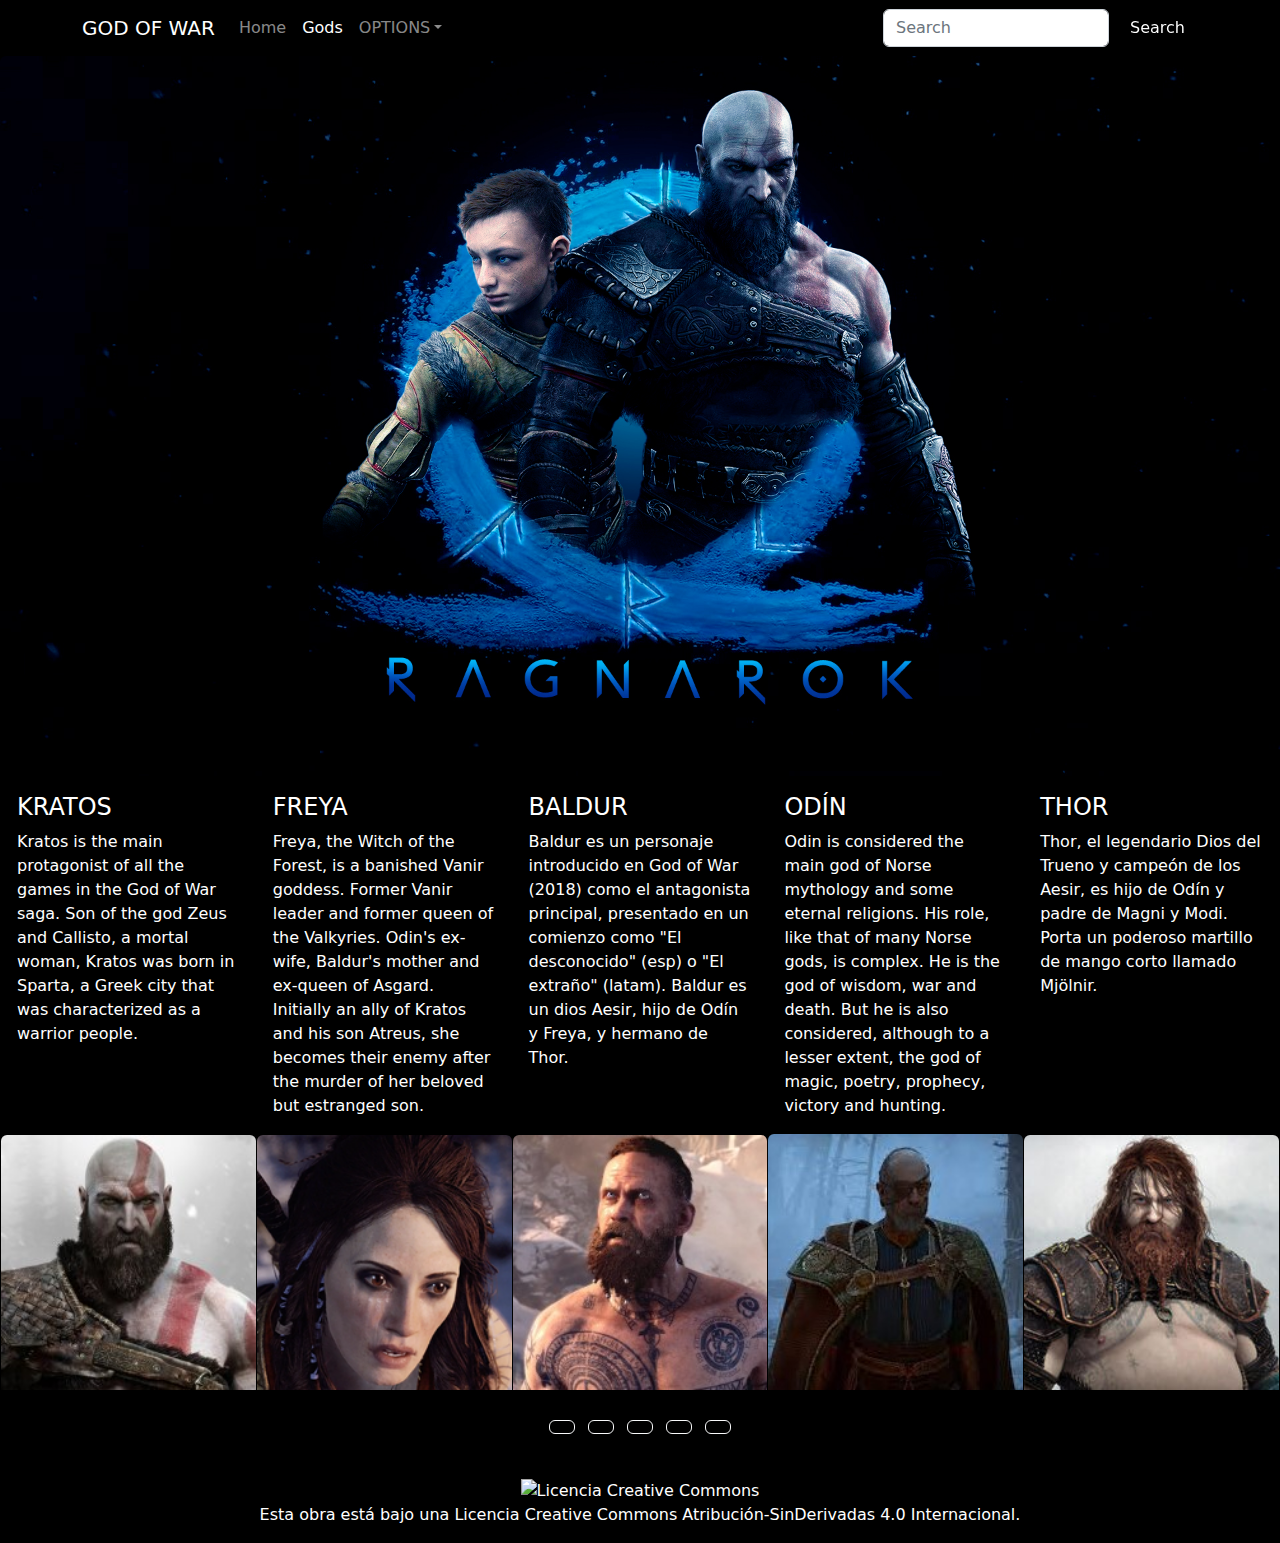
==== html/gods.html @ 8911bfd4 "Falta Evento onClick" ====
<!DOCTYPE html>
<html lang="en">
<head>
    <meta charset="UTF-8">
    <meta http-equiv="X-UA-Compatible" content="IE=edge">
    <meta name="viewport" content="width=device-width, initial-scale=1.0">
    <link href="https://file.myfontastic.com/6oERcxhk4m76rHkNpCuBq9/icons.css" rel="stylesheet">
    <link rel="stylesheet" href="../css/bootstrap.css">
    <link rel="stylesheet" href="../css/prueba.css">
    <script defer src="../js/bootstrap.bundle.js"></script>
    <title>GOW - RAGNAROK</title>
</head>
<body class="align-items-center">
    <div id="navbar"class="container-fluid">
        
        <nav  class="navbar navbar-expand-lg navbar-dark">
            <a href="../index.html"><i class="icon-angle-left"></i></a>
              <div class="container">
                <a class="navbar-brand" href="#">GOD OF WAR</a>
                <button class="navbar-toggler d-lg-none" type="button" data-bs-toggle="collapse" data-bs-target="#collapsibleNavId" aria-controls="collapsibleNavId"
                    aria-expanded="false" aria-label="Toggle navigation">
                    <span class="navbar-toggler-icon"></span>
                </button>
                <div class="collapse navbar-collapse" id="collapsibleNavId">
                    <ul class="navbar-nav me-auto mt-2 mt-lg-0">
                        <li class="nav-item">
                            <a class="nav-link" href="./prueba.html" aria-current="page">Home <span class="visually-hidden">(current)</span></a>
                        </li>
                        <li class="nav-item">
                            <a class="nav-link active" href="#">Gods</a>
                        </li>
                        <li class="nav-item dropdown">
                            <a class="nav-link dropdown-toggle" href="#" id="dropdownId" data-bs-toggle="dropdown" aria-haspopup="true" aria-expanded="false">OPTIONS</a>
                            <div class="dropdown-menu" aria-labelledby="dropdownId">
                                <a class="dropdown-item" href="./GOW.html">GOD OF WAR 4</a>
                                <a class="dropdown-item" href="#">GOD OF WAR RAGNAROK</a>
                            </div>
                        </li>
                    </ul>
                    <form class="d-flex my-2 my-lg-0">
                        <input class="form-control me-sm-2" type="text" placeholder="Search">
                        <button class="btn btn-close-white my-2 my-sm-0" type="submit">Search</button>
                        
                    </form>
                </div>
          </div>
          <a href="../html/inicio.html"><i class="icon-angle-right"></i></a>
        </nav>
        
    </div>
    
    <img src="../img/wallpapersden.com_god-of-war-ragnarok-atreus-and-kratos_1920x1080.jpg" class="img-fluid rounded-top" alt="">

    
    <div class="card-group">
        <div id="tarjeta" class="card bg-black" onclick="showCard()">
            <img class="card-img-top" src="" alt="">
            <div class="card-body">
                <h4 class="card-title">KRATOS</h4>
                <p class="card-text">
                    Kratos is the main protagonist of all the games in the God of War saga. Son of the god Zeus and Callisto, a mortal woman, Kratos was born in Sparta, a Greek city that was characterized as a warrior people.</p>
            </div>
            <img src="../img/krattos.jpg" class="img-fluid rounded-top" alt="">
        </div>
        <div id="tarjeta" class="card bg-black onclick="showCard()"">
            <img class="card-img-top" src="" alt="">
            <div class="card-body">
                <h4 class="card-title">FREYA</h4>
                <p class="card-text">
                    Freya, the Witch of the Forest, is a banished Vanir goddess. Former Vanir leader and former queen of the Valkyries. Odin's ex-wife, Baldur's mother and ex-queen of Asgard. Initially an ally of Kratos and his son Atreus, she becomes their enemy after the murder of her beloved but estranged son.</p>
            </div>
            <img src="../img/freya.png" class="img-fluid rounded-top" alt="">
        </div>
        <div id="tarjeta" class="card bg-black" onclick="showCard()">
            <img class="card-img-top" src="" alt="">
            <div class="card-body">
                <h4 class="card-title">BALDUR</h4>
                <p class="card-text">Baldur es un personaje introducido en God of War (2018) como el antagonista principal, presentado en un comienzo como "El desconocido" (esp) o "El extraño" (latam). Baldur es un dios Aesir, hijo de Odín y Freya, y hermano de Thor.</p>
            </div>
            <img src="../img/bald.jpg" class="img-fluid rounded-top" alt="">
        </div>
        <div id="tarjeta" class="card bg-black" onclick="showCard()">
            <img class="card-img-top" src="" alt="">
            <div class="card-body">
                <h4 class="card-title">ODÍN</h4>
                <p class="card-text">Odin is considered the main god of Norse mythology and some eternal religions.
                    His role, like that of many Norse gods, is complex. He is the god of wisdom, war and death. But he is also considered, although to a lesser extent, the god of magic, poetry, prophecy, victory and hunting.</p>
            </div>
            <img src="../img/odin.jfif" class="img-fluid rounded-top" alt="">
        </div>
        <div id="tarjeta" class="card bg-black" onclick="showCard()">
            <img class="card-img-top" src="" alt="">
            <div class="card-body">
                <h4 class="card-title">THOR</h4>
                <p class="card-text">Thor, el legendario Dios del Trueno y campeón de los Aesir, es hijo de Odín y padre de Magni y Modi. Porta un poderoso martillo de mango corto llamado Mjölnir.</p>
            </div>
            <img src="../img/thor.jpeg" class="img-fluid rounded-top" alt="">
        </div>
    </div>
    

    <!--  FOOTER  -->
    <footer class="bg-dark text-center text-white">
        <!-- Grid container -->
        <div class="container p-4 pb-0">
          <!-- Section: Social media -->
          <section class="mb-4">
            <!-- Facebook -->
            <a class="btn btn-outline-light btn-floating m-1" href="#!" role="button"
              ><i class="icon-facebook-square"></i
            ></a>
      
            <!-- Twitter -->
            <a class="btn btn-outline-light btn-floating m-1" href="#!" role="button"
              ><i class="icon-social-twitter"></i
            ></a>
      
            <!-- Instagram -->
            <a class="btn btn-outline-light btn-floating m-1" href="#!" role="button"
              ><i class="icon-instagrem"></i
            ></a>
      
            <!-- Linkedin -->
            <a class="btn btn-outline-light btn-floating m-1" href="#!" role="button"
              ><i class="icon-linkedin-square"></i
            ></a>
      
            <!-- Github -->
            <a class="btn btn-outline-light btn-floating m-1" href="#!" role="button"
              ><i class="icon-social-github"></i
            ></a>
          </section>
          <!-- Section: Social media -->
        </div>
        <!-- Grid container -->
      
        <!-- Copyright -->
        <div class="text-center p-3" style="background-color: rgba(0, 0, 0, 0.2);">
            <a rel="license" href="http://creativecommons.org/licenses/by-nd/4.0/"><img alt="Licencia Creative Commons" style="border-width:0" src="https://i.creativecommons.org/l/by-nd/4.0/88x31.png" /></a><br />Esta obra está bajo una <a rel="license" href="http://creativecommons.org/licenses/by-nd/4.0/">Licencia Creative Commons Atribución-SinDerivadas 4.0 Internacional</a>.
        </div>
        <!-- Copyright -->
      </footer>
        

</body>
</html>
---- css/prueba.css ----
@font-face {
    font-family: gow;
    src: url(../tipografia/GODOFWAR.TTF);
}

body{
    width: auto;
    height: auto;
    display: flex;
    flex-direction: column;
    background-color: rgb(0, 0, 0);
}

.bgMygrey{
    background: rgba(109, 109, 109, 0.048);
    border-radius: 5%;
}
.hover:hover{
   box-shadow: 0px 0px 5px rgb(0, 191, 255);
   border-radius: 5%;
   transform: scale(1.01);
   transition: .5s ease-in;
}

#inicio{
    background: black;
    overflow: hidden;
}
#navbar{
    background: black;
}

#card{
    position: absolute;
    top: 185vh;
    background: rgba(0, 0, 0, 0.605);
}

#img-background{
    background: black;
    width: 100vw;
    height: 100%;
}

#titulo{
    display: flex;
    justify-content: center;
    align-items: center;
}

#dioses{
    display: flex;
    flex-direction: column;
    height: 0;
}

.title{
    font-family: gow;
    -webkit-text-stroke: .3px rgb(248, 195, 5);
    animation: textShadow 4.5s linear infinite  ;
}

.title1{
    font-family: gow;
    font-size: 3em;
    -webkit-text-stroke: .3px rgb(248, 195, 5);
}




a{
    text-decoration: none;
    color: white;
}
.card-title{
    color: white;
}
.card-text{
    color: white;
}
.card-img-top{
    color: white;
}

#ash{
animation: ash 15s linear infinite;
}
#ash1{
    animation: ash 10s linear infinite;
}















@keyframes ash {
    /* from{
        opacity: 1;
        background-position: 100% 0%;
    }
    to{
        opacity: 0;
        transform: translateY(1000px);
        background-position: 200% 0%;

    } */

    0%,25%{
        opacity: 1;
        background-position: 100% 0%;
    }
    25%,50%{
        opacity: 0;
        transform: translateY(200px);
        background-position: 100% 50%;
    }
    75%,100%{
        opacity: 1;
        transform: translateY(1000px);
        background-position: 100% 100%;
    }
}


@keyframes textShadow {
    0%,25%{
        text-shadow: 0px 0px 40px rgb(0, 191, 255);
    }

    25%,50%{
        text-shadow: 0px 0px 65px rgb(172, 234, 255);
    }
    75%,100%{
        text-shadow: 0px 0px 40px rgb(0, 191, 255);
    }
    /* from{
        text-shadow: 0px 0px 20px rgb(0, 191, 255);
    }
    to{
        text-shadow: 0px 0px 60px rgb(0, 191, 255);
    } */
}

body::-webkit-scrollbar {
    width: 12px;               /* width of the entire scrollbar */
  }
  
  body::-webkit-scrollbar-track {
    background: rgb(0, 0, 0);        /* color of the tracking area */
  }
  
  body::-webkit-scrollbar-thumb {
    background-color: rgba(255, 255, 255, 0);    /* color of the scroll thumb */
    border-radius: 50%;       /* roundness of the scroll thumb */
    border: 3px solid rgb(0, 0, 0);  /* creates padding around scroll thumb */
  }
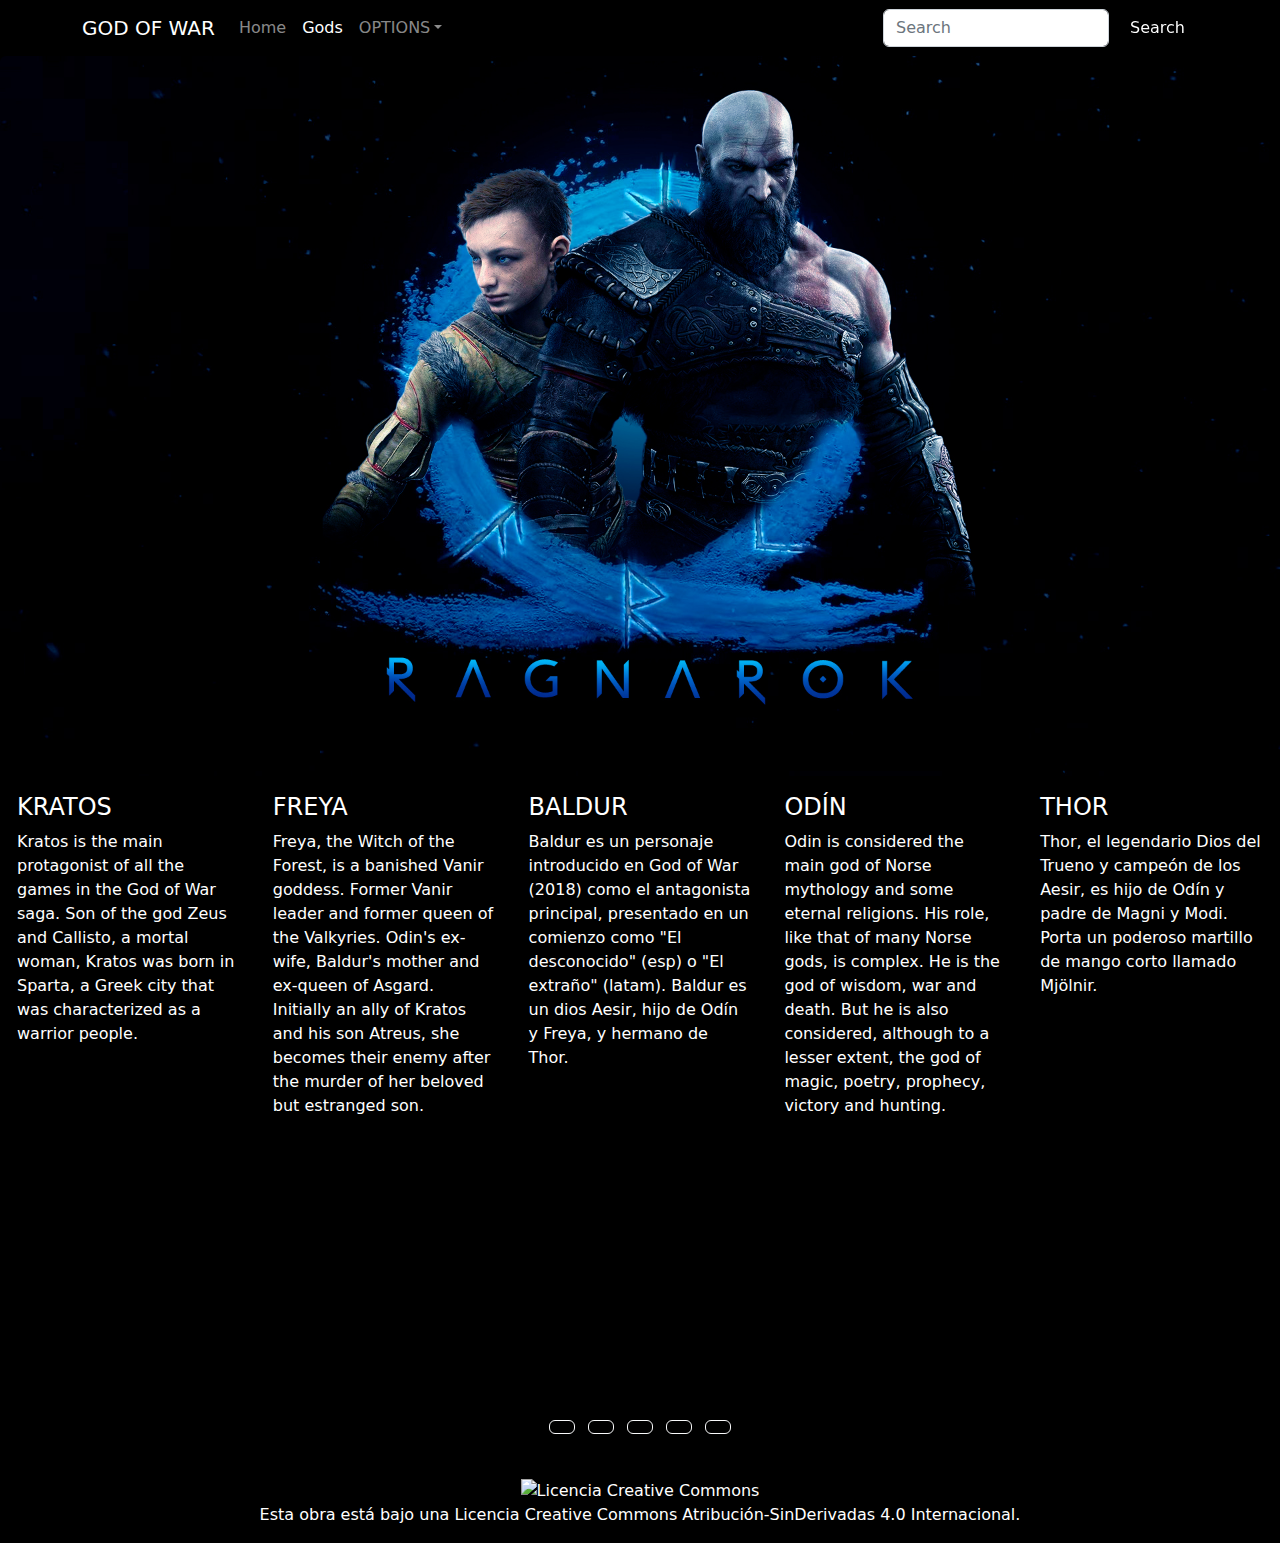
==== commit fee11be4: "ONCLICk" ====
--- a/html/gods.html
+++ b/html/gods.html
@@ -53,48 +53,48 @@
 
     
     <div class="card-group">
-        <div id="tarjeta" class="card bg-black" onclick="showCard()">
+        <div id="carta" class="card bg-black" onclick="showCard()">
             <img class="card-img-top" src="" alt="">
             <div class="card-body">
                 <h4 class="card-title">KRATOS</h4>
                 <p class="card-text">
                     Kratos is the main protagonist of all the games in the God of War saga. Son of the god Zeus and Callisto, a mortal woman, Kratos was born in Sparta, a Greek city that was characterized as a warrior people.</p>
             </div>
-            <img src="../img/krattos.jpg" class="img-fluid rounded-top" alt="">
+            <img id="tarjeta" src="../img/krattos.jpg" class="img-fluid rounded-top" alt="">
         </div>
-        <div id="tarjeta" class="card bg-black onclick="showCard()"">
+        <div id="carta" class="card bg-black onclick="showCard()"">
             <img class="card-img-top" src="" alt="">
             <div class="card-body">
                 <h4 class="card-title">FREYA</h4>
                 <p class="card-text">
                     Freya, the Witch of the Forest, is a banished Vanir goddess. Former Vanir leader and former queen of the Valkyries. Odin's ex-wife, Baldur's mother and ex-queen of Asgard. Initially an ally of Kratos and his son Atreus, she becomes their enemy after the murder of her beloved but estranged son.</p>
             </div>
-            <img src="../img/freya.png" class="img-fluid rounded-top" alt="">
+            <img id="tarjeta" src="../img/freya.png" class="img-fluid rounded-top" alt="">
         </div>
-        <div id="tarjeta" class="card bg-black" onclick="showCard()">
+        <div id="carta" class="card bg-black" onclick="showCard()">
             <img class="card-img-top" src="" alt="">
             <div class="card-body">
                 <h4 class="card-title">BALDUR</h4>
                 <p class="card-text">Baldur es un personaje introducido en God of War (2018) como el antagonista principal, presentado en un comienzo como "El desconocido" (esp) o "El extraño" (latam). Baldur es un dios Aesir, hijo de Odín y Freya, y hermano de Thor.</p>
             </div>
-            <img src="../img/bald.jpg" class="img-fluid rounded-top" alt="">
+            <img id="tarjeta" src="../img/bald.jpg" class="img-fluid rounded-top" alt="">
         </div>
-        <div id="tarjeta" class="card bg-black" onclick="showCard()">
+        <div id="carta" class="card bg-black" onclick="showCard()">
             <img class="card-img-top" src="" alt="">
             <div class="card-body">
                 <h4 class="card-title">ODÍN</h4>
                 <p class="card-text">Odin is considered the main god of Norse mythology and some eternal religions.
                     His role, like that of many Norse gods, is complex. He is the god of wisdom, war and death. But he is also considered, although to a lesser extent, the god of magic, poetry, prophecy, victory and hunting.</p>
             </div>
-            <img src="../img/odin.jfif" class="img-fluid rounded-top" alt="">
+            <img id="tarjeta" src="../img/odin.jfif" class="img-fluid rounded-top" alt="">
         </div>
-        <div id="tarjeta" class="card bg-black" onclick="showCard()">
+        <div id="carta" class="card bg-black" onclick="showCard()">
             <img class="card-img-top" src="" alt="">
             <div class="card-body">
                 <h4 class="card-title">THOR</h4>
                 <p class="card-text">Thor, el legendario Dios del Trueno y campeón de los Aesir, es hijo de Odín y padre de Magni y Modi. Porta un poderoso martillo de mango corto llamado Mjölnir.</p>
             </div>
-            <img src="../img/thor.jpeg" class="img-fluid rounded-top" alt="">
+            <img id="tarjeta" src="../img/thor.jpeg" class="img-fluid rounded-top" alt="">
         </div>
     </div>
     
--- a/css/prueba.css
+++ b/css/prueba.css
@@ -52,6 +52,10 @@
     display: flex;
     flex-direction: column;
     height: 0;
+}
+
+#tarjeta{
+    visibility: hidden;
 }
 
 .title{
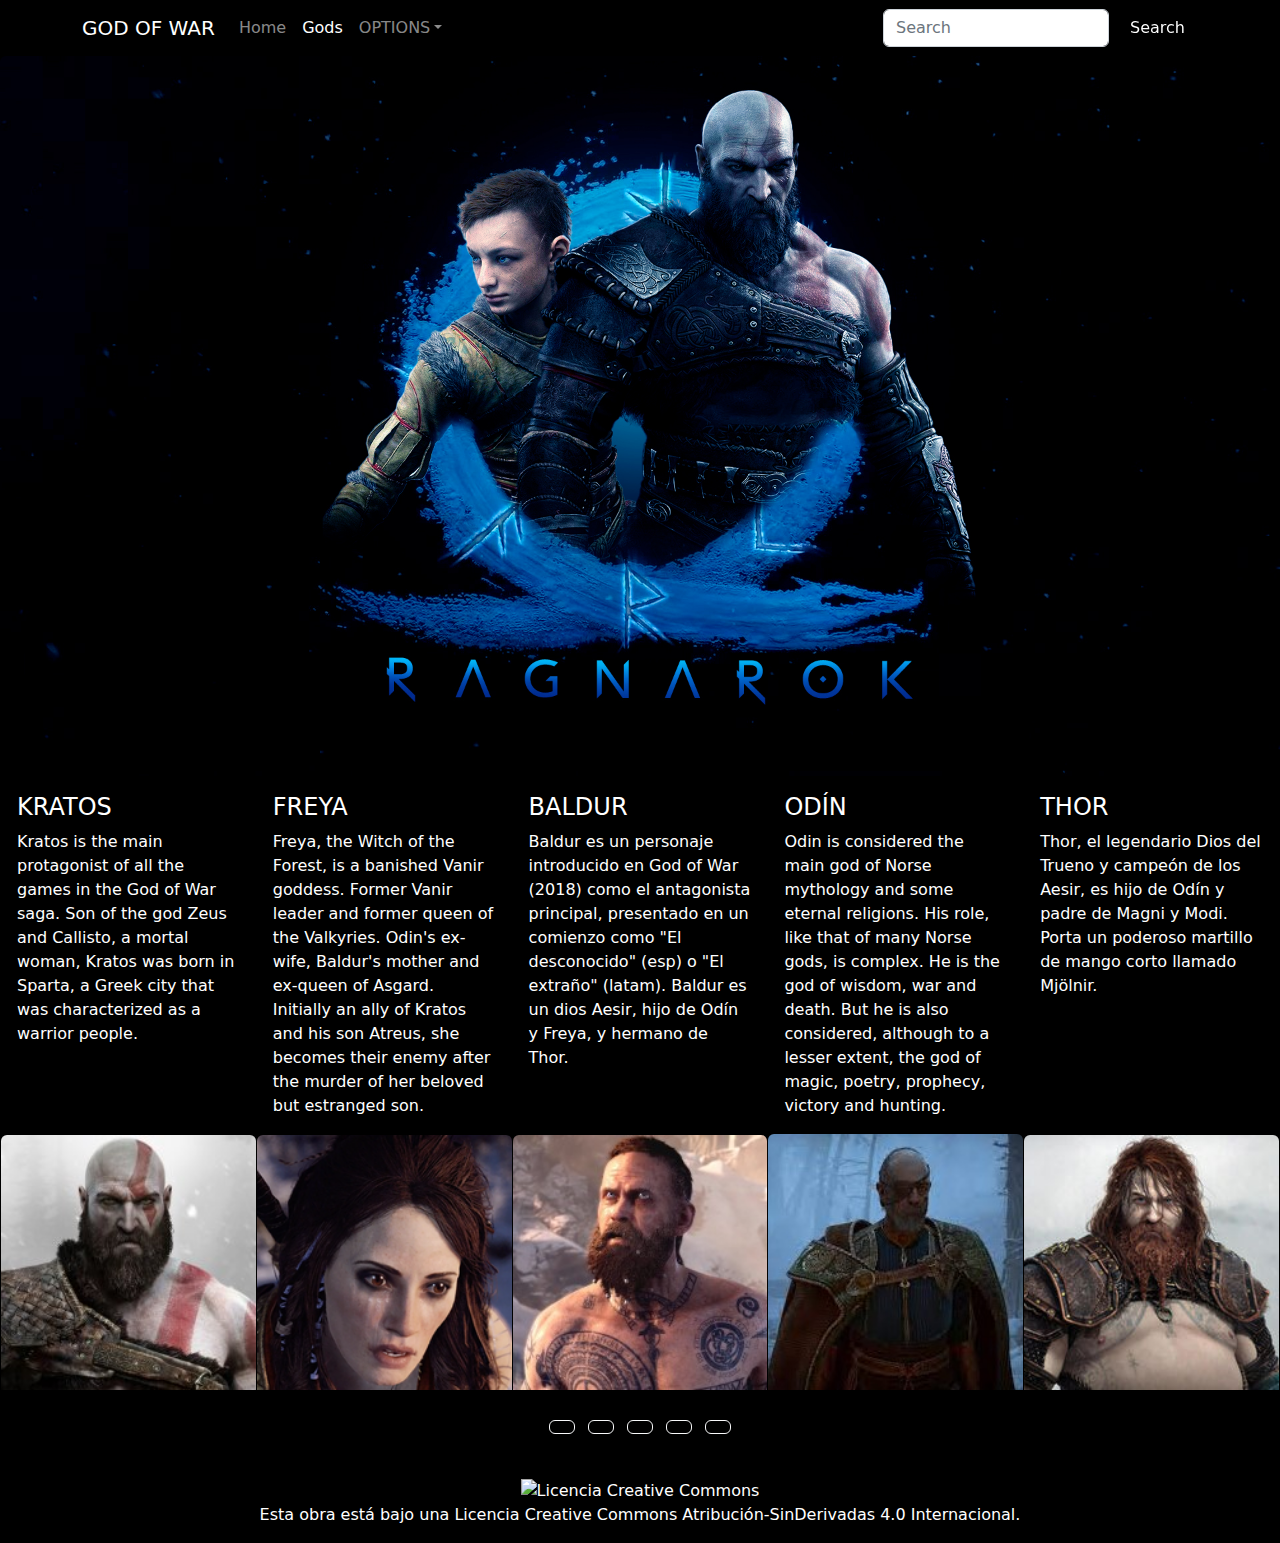
==== commit 21f1bb40: "Terminar Weapons" ====
--- a/html/gods.html
+++ b/html/gods.html
@@ -8,6 +8,7 @@
     <link rel="stylesheet" href="../css/bootstrap.css">
     <link rel="stylesheet" href="../css/prueba.css">
     <script defer src="../js/bootstrap.bundle.js"></script>
+    <script defer src="../js/prueba.js"></script>
     <title>GOW - RAGNAROK</title>
 </head>
 <body class="align-items-center">
@@ -27,12 +28,12 @@
                             <a class="nav-link" href="./prueba.html" aria-current="page">Home <span class="visually-hidden">(current)</span></a>
                         </li>
                         <li class="nav-item">
-                            <a class="nav-link active" href="#">Gods</a>
+                            <a class="nav-link active" href="./gods.html">Gods</a>
                         </li>
                         <li class="nav-item dropdown">
                             <a class="nav-link dropdown-toggle" href="#" id="dropdownId" data-bs-toggle="dropdown" aria-haspopup="true" aria-expanded="false">OPTIONS</a>
                             <div class="dropdown-menu" aria-labelledby="dropdownId">
-                                <a class="dropdown-item" href="./GOW.html">GOD OF WAR 4</a>
+                                <a class="dropdown-item" href="./weaponsControls.html">GOD OF WAR 4</a>
                                 <a class="dropdown-item" href="#">GOD OF WAR RAGNAROK</a>
                             </div>
                         </li>
@@ -62,7 +63,7 @@
             </div>
             <img id="tarjeta" src="../img/krattos.jpg" class="img-fluid rounded-top" alt="">
         </div>
-        <div id="carta" class="card bg-black onclick="showCard()"">
+        <div id="carta" class="card bg-black" onclick="showCard()">
             <img class="card-img-top" src="" alt="">
             <div class="card-body">
                 <h4 class="card-title">FREYA</h4>
--- a/css/prueba.css
+++ b/css/prueba.css
@@ -54,9 +54,7 @@
     height: 0;
 }
 
-#tarjeta{
-    visibility: hidden;
-}
+
 
 .title{
     font-family: gow;
@@ -66,8 +64,14 @@
 
 .title1{
     font-family: gow;
-    font-size: 3em;
-    -webkit-text-stroke: .3px rgb(248, 195, 5);
+    font-size: 3.5em;
+    /* standard gradient background */
+  background: linear-gradient(rgb(160, 160, 255), rgb(0, 0, 145));
+
+  /* clip informático */
+  -webkit-background-clip: text;
+  -webkit-text-fill-color: transparent;
+  -webkit-text-stroke: 1px rgb(248, 195, 5);
 }
 
 
@@ -94,45 +98,21 @@
     animation: ash 10s linear infinite;
 }
 
-
-
-
-
-
-
-
-
-
-
-
-
-
-
 @keyframes ash {
-    /* from{
-        opacity: 1;
-        background-position: 100% 0%;
-    }
-    to{
-        opacity: 0;
-        transform: translateY(1000px);
-        background-position: 200% 0%;
-
-    } */
 
     0%,25%{
         opacity: 1;
-        background-position: 100% 0%;
+        
     }
     25%,50%{
         opacity: 0;
         transform: translateY(200px);
-        background-position: 100% 50%;
+        
     }
     75%,100%{
         opacity: 1;
         transform: translateY(1000px);
-        background-position: 100% 100%;
+        
     }
 }
 
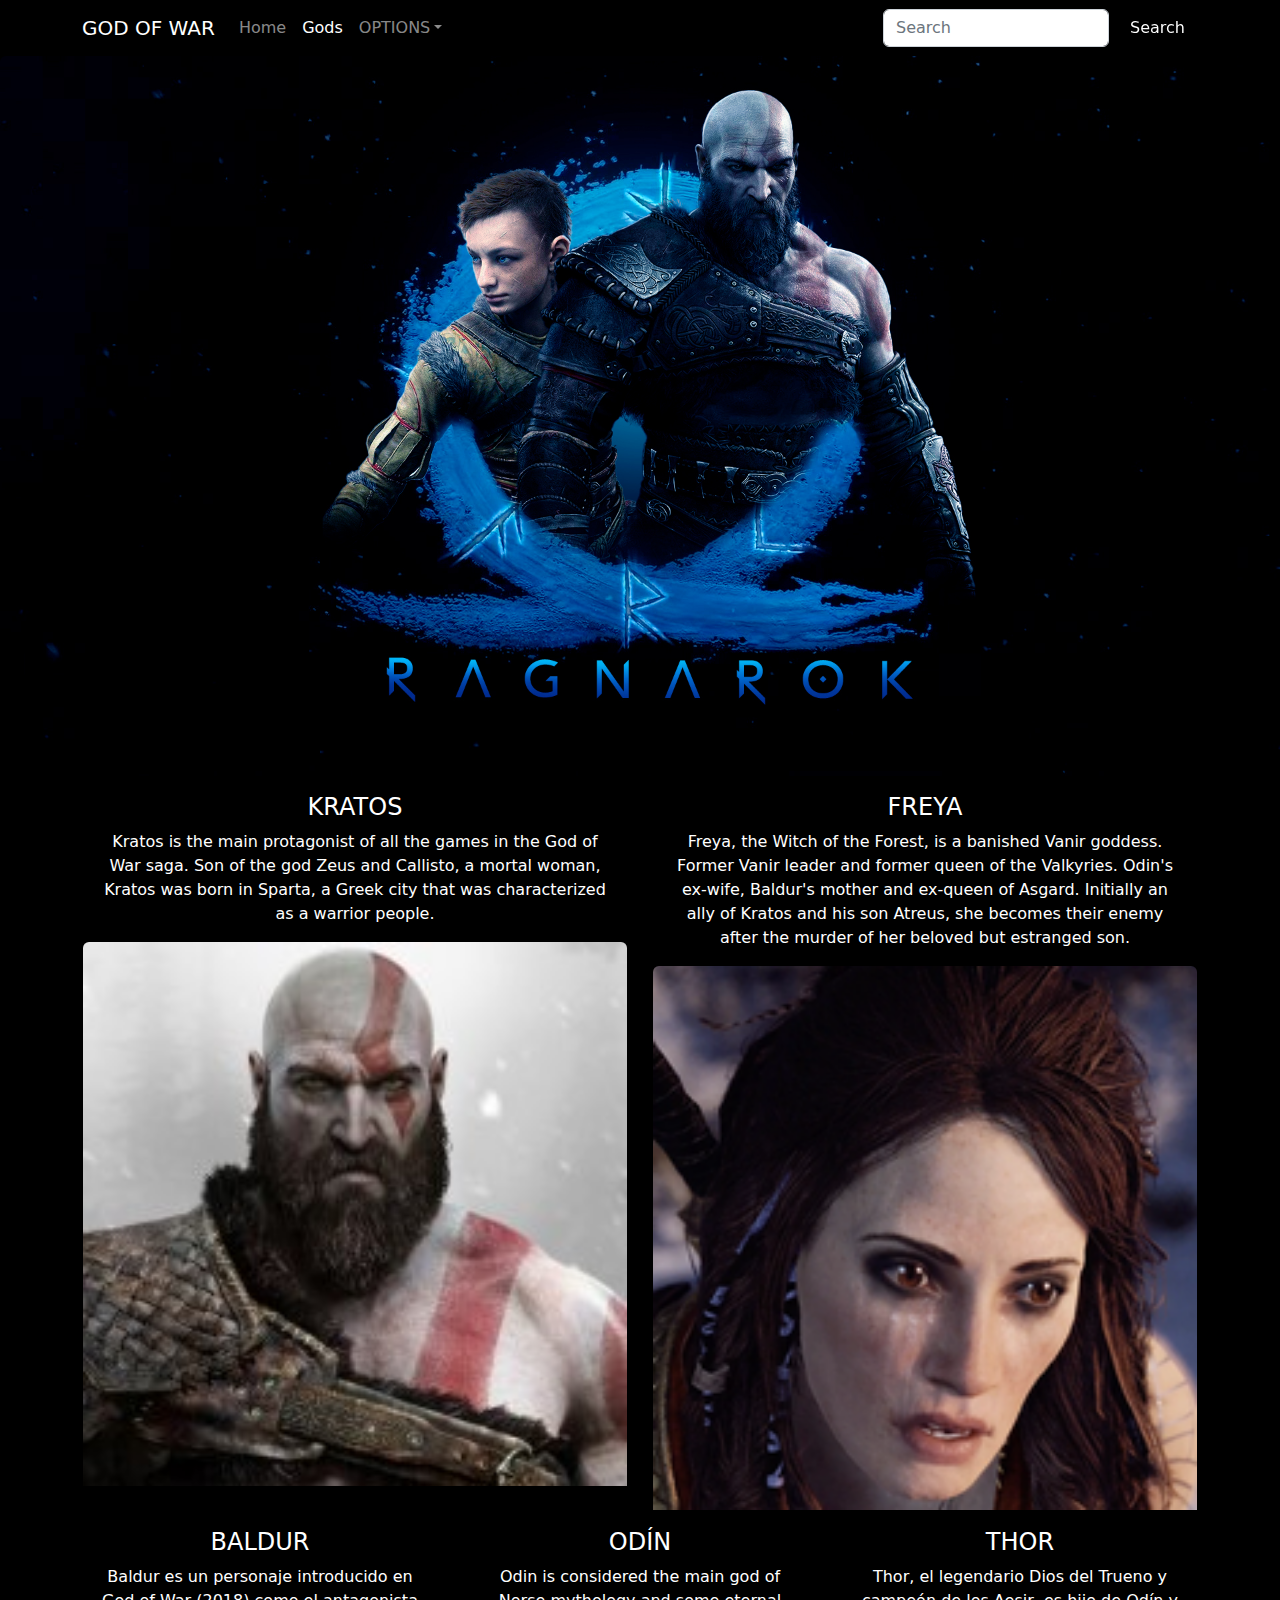
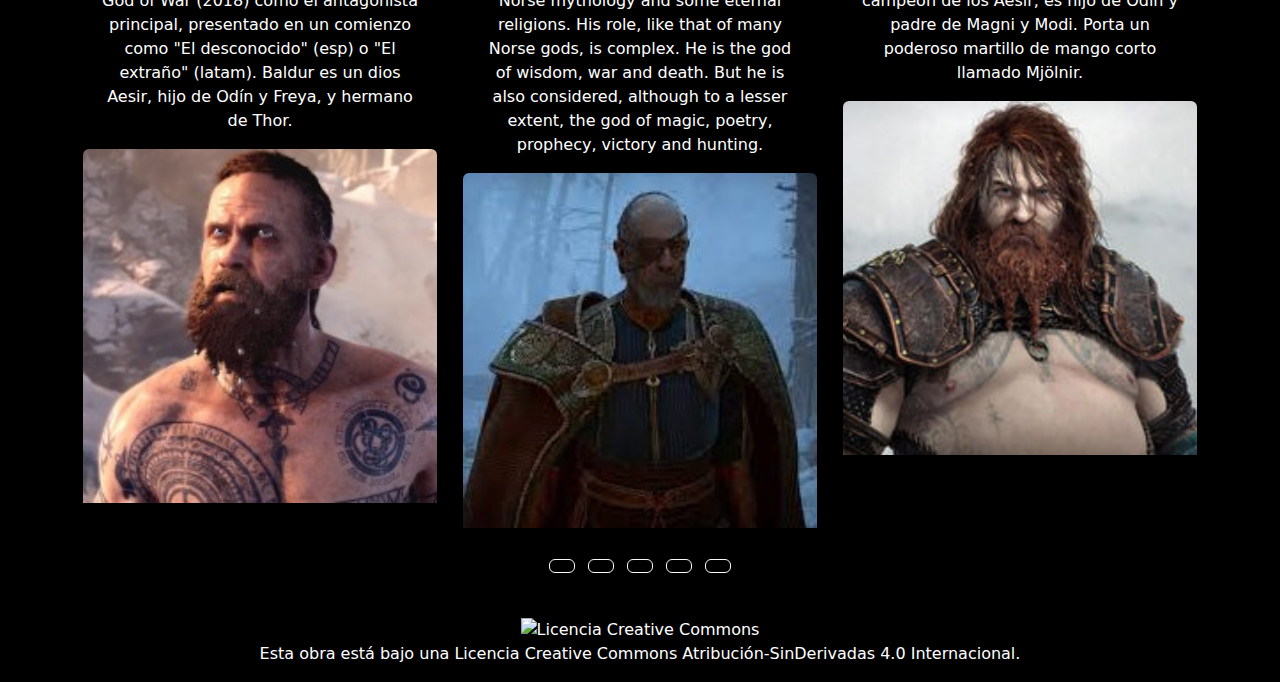
==== commit c0014f7c: "Terminado weapons" ====
--- a/html/gods.html
+++ b/html/gods.html
@@ -33,7 +33,7 @@
                         <li class="nav-item dropdown">
                             <a class="nav-link dropdown-toggle" href="#" id="dropdownId" data-bs-toggle="dropdown" aria-haspopup="true" aria-expanded="false">OPTIONS</a>
                             <div class="dropdown-menu" aria-labelledby="dropdownId">
-                                <a class="dropdown-item" href="./weaponsControls.html">GOD OF WAR 4</a>
+                                <a class="dropdown-item" href="./weaponsControls.html">WEAPONS</a>
                                 <a class="dropdown-item" href="#">GOD OF WAR RAGNAROK</a>
                             </div>
                         </li>
@@ -52,52 +52,66 @@
     
     <img src="../img/wallpapersden.com_god-of-war-ragnarok-atreus-and-kratos_1920x1080.jpg" class="img-fluid rounded-top" alt="">
 
-    
-    <div class="card-group">
-        <div id="carta" class="card bg-black" onclick="showCard()">
-            <img class="card-img-top" src="" alt="">
-            <div class="card-body">
-                <h4 class="card-title">KRATOS</h4>
-                <p class="card-text">
-                    Kratos is the main protagonist of all the games in the God of War saga. Son of the god Zeus and Callisto, a mortal woman, Kratos was born in Sparta, a Greek city that was characterized as a warrior people.</p>
+    <div class="container text-center">
+        <div class="row">
+          <div class="col">
+            <div id="carta" class="card bg-black hover" onclick="showCard()">
+                <img class="card-img-top" src="" alt="">
+                <div class="card-body">
+                    <h4 class="card-title">KRATOS</h4>
+                    <p class="card-text">
+                        Kratos is the main protagonist of all the games in the God of War saga. Son of the god Zeus and Callisto, a mortal woman, Kratos was born in Sparta, a Greek city that was characterized as a warrior people.</p>
+                </div>
+                <img id="tarjeta" src="../img/krattos.jpg" class="img-fluid rounded-top" alt="">
             </div>
-            <img id="tarjeta" src="../img/krattos.jpg" class="img-fluid rounded-top" alt="">
+          </div>
+          <div class="col">
+            <div id="carta" class="card bg-black hover" onclick="showCard1()">
+                <img class="card-img-top" src="" alt="">
+                <div class="card-body">
+                    <h4 class="card-title">FREYA</h4>
+                    <p class="card-text">
+                        Freya, the Witch of the Forest, is a banished Vanir goddess. Former Vanir leader and former queen of the Valkyries. Odin's ex-wife, Baldur's mother and ex-queen of Asgard. Initially an ally of Kratos and his son Atreus, she becomes their enemy after the murder of her beloved but estranged son.</p>
+                </div>
+                <img id="tarjeta2" src="../img/freya.png" class="img-fluid rounded-top" alt="">
+            </div>
+          </div>
         </div>
-        <div id="carta" class="card bg-black" onclick="showCard()">
-            <img class="card-img-top" src="" alt="">
-            <div class="card-body">
-                <h4 class="card-title">FREYA</h4>
-                <p class="card-text">
-                    Freya, the Witch of the Forest, is a banished Vanir goddess. Former Vanir leader and former queen of the Valkyries. Odin's ex-wife, Baldur's mother and ex-queen of Asgard. Initially an ally of Kratos and his son Atreus, she becomes their enemy after the murder of her beloved but estranged son.</p>
+        <div class="row">
+          <div class="col">
+            <div id="carta" class="card bg-black hover" onclick="showCard2()">
+                <img class="card-img-top" src="" alt="">
+                <div class="card-body">
+                    <h4 class="card-title">BALDUR</h4>
+                    <p class="card-text">Baldur es un personaje introducido en God of War (2018) como el antagonista principal, presentado en un comienzo como "El desconocido" (esp) o "El extraño" (latam). Baldur es un dios Aesir, hijo de Odín y Freya, y hermano de Thor.</p>
+                </div>
+                <img id="tarjeta3" src="../img/bald.jpg" class="img-fluid rounded-top" alt="">
             </div>
-            <img id="tarjeta" src="../img/freya.png" class="img-fluid rounded-top" alt="">
+          </div>
+          <div class="col">
+            <div id="carta" class="card bg-black hover" onclick="showCard3()">
+                <img class="card-img-top" src="" alt="">
+                <div class="card-body">
+                    <h4 class="card-title">ODÍN</h4>
+                    <p class="card-text">Odin is considered the main god of Norse mythology and some eternal religions.
+                        His role, like that of many Norse gods, is complex. He is the god of wisdom, war and death. But he is also considered, although to a lesser extent, the god of magic, poetry, prophecy, victory and hunting.</p>
+                </div>
+                <img id="tarjeta4" src="../img/odin.jfif" class="img-fluid rounded-top" alt="">
+            </div>
+          </div>
+          <div class="col">
+            <div id="carta" class="card bg-black hover" onclick="showCard4()">
+                <img class="card-img-top" src="" alt="">
+                <div class="card-body">
+                    <h4 class="card-title">THOR</h4>
+                    <p class="card-text">Thor, el legendario Dios del Trueno y campeón de los Aesir, es hijo de Odín y padre de Magni y Modi. Porta un poderoso martillo de mango corto llamado Mjölnir.</p>
+                </div>
+                <img id="tarjeta5" src="../img/thor.jpeg" class="img-fluid rounded-top" alt="">
+            </div>
+          </div>
         </div>
-        <div id="carta" class="card bg-black" onclick="showCard()">
-            <img class="card-img-top" src="" alt="">
-            <div class="card-body">
-                <h4 class="card-title">BALDUR</h4>
-                <p class="card-text">Baldur es un personaje introducido en God of War (2018) como el antagonista principal, presentado en un comienzo como "El desconocido" (esp) o "El extraño" (latam). Baldur es un dios Aesir, hijo de Odín y Freya, y hermano de Thor.</p>
-            </div>
-            <img id="tarjeta" src="../img/bald.jpg" class="img-fluid rounded-top" alt="">
-        </div>
-        <div id="carta" class="card bg-black" onclick="showCard()">
-            <img class="card-img-top" src="" alt="">
-            <div class="card-body">
-                <h4 class="card-title">ODÍN</h4>
-                <p class="card-text">Odin is considered the main god of Norse mythology and some eternal religions.
-                    His role, like that of many Norse gods, is complex. He is the god of wisdom, war and death. But he is also considered, although to a lesser extent, the god of magic, poetry, prophecy, victory and hunting.</p>
-            </div>
-            <img id="tarjeta" src="../img/odin.jfif" class="img-fluid rounded-top" alt="">
-        </div>
-        <div id="carta" class="card bg-black" onclick="showCard()">
-            <img class="card-img-top" src="" alt="">
-            <div class="card-body">
-                <h4 class="card-title">THOR</h4>
-                <p class="card-text">Thor, el legendario Dios del Trueno y campeón de los Aesir, es hijo de Odín y padre de Magni y Modi. Porta un poderoso martillo de mango corto llamado Mjölnir.</p>
-            </div>
-            <img id="tarjeta" src="../img/thor.jpeg" class="img-fluid rounded-top" alt="">
-        </div>
-    </div>
+      </div>
+      
     
 
     <!--  FOOTER  -->
--- a/css/prueba.css
+++ b/css/prueba.css
@@ -52,6 +52,13 @@
     display: flex;
     flex-direction: column;
     height: 0;
+}
+
+.centrar{
+    display: flex;
+    flex-direction: column;
+    justify-content: center;
+    align-items: center;
 }
 
 
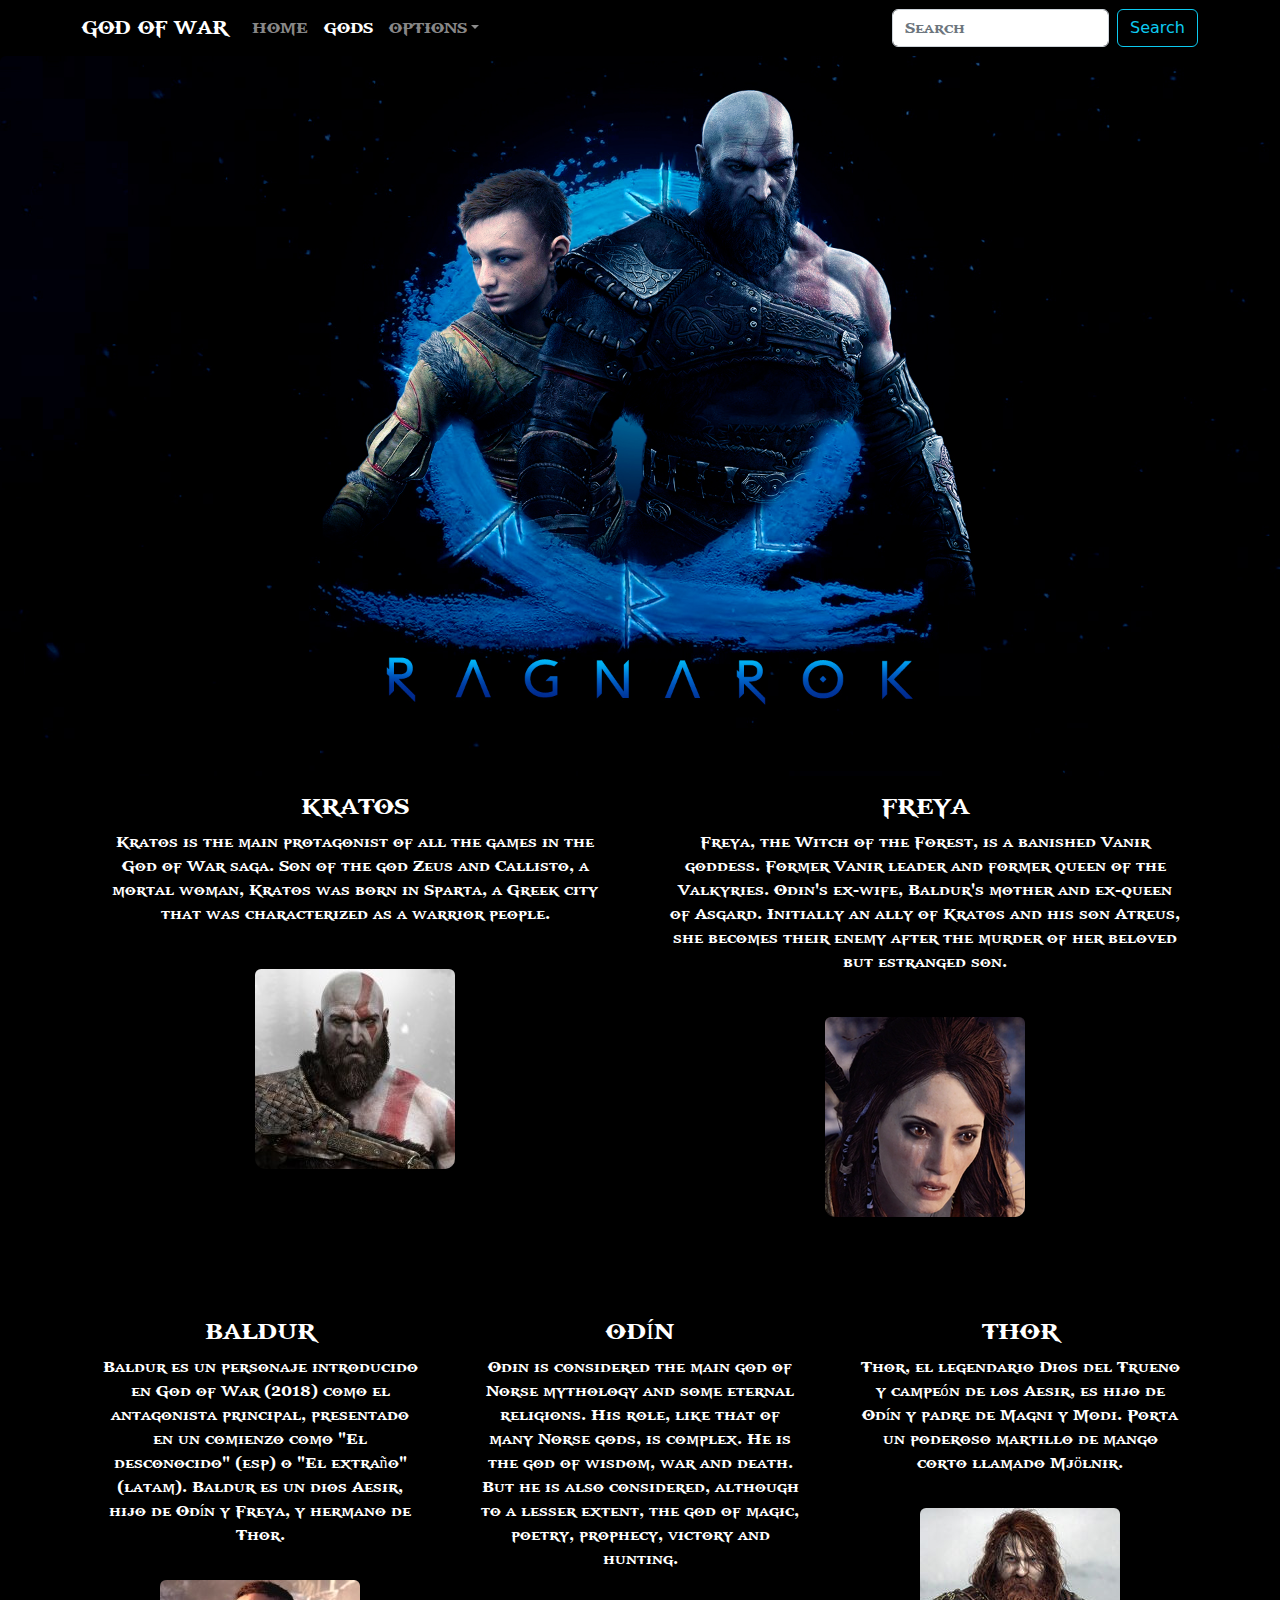
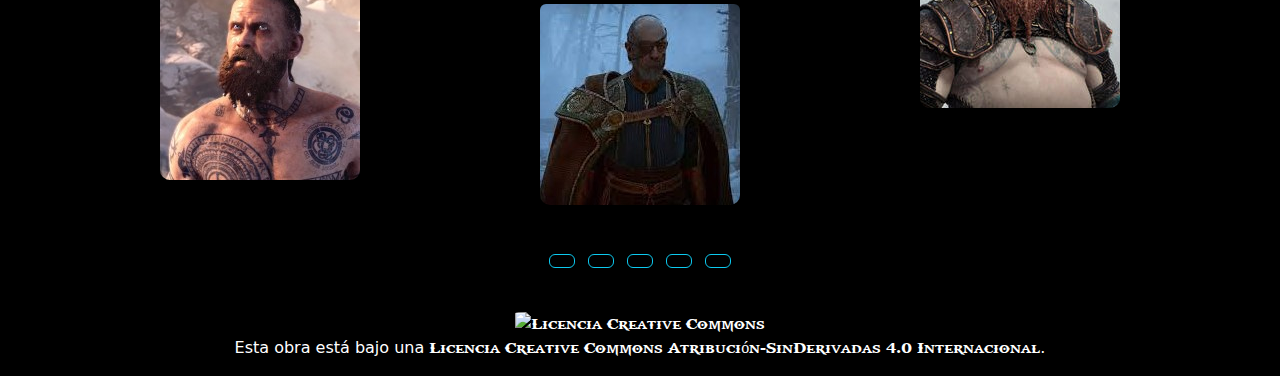
==== commit 023f0f23: "FALTA WEAPONS" ====
--- a/html/gods.html
+++ b/html/gods.html
@@ -12,10 +12,11 @@
     <title>GOW - RAGNAROK</title>
 </head>
 <body class="align-items-center">
+
+  <!-- NAVBAR -->
     <div id="navbar"class="container-fluid">
         
         <nav  class="navbar navbar-expand-lg navbar-dark">
-            <a href="../index.html"><i class="icon-angle-left"></i></a>
               <div class="container">
                 <a class="navbar-brand" href="#">GOD OF WAR</a>
                 <button class="navbar-toggler d-lg-none" type="button" data-bs-toggle="collapse" data-bs-target="#collapsibleNavId" aria-controls="collapsibleNavId"
@@ -25,35 +26,40 @@
                 <div class="collapse navbar-collapse" id="collapsibleNavId">
                     <ul class="navbar-nav me-auto mt-2 mt-lg-0">
                         <li class="nav-item">
-                            <a class="nav-link" href="./prueba.html" aria-current="page">Home <span class="visually-hidden">(current)</span></a>
+                            <a class="nav-link" href="./prueba.html" aria-current="page">HOME</a>  <!-- PLOT.HTML LINK -->
                         </li>
                         <li class="nav-item">
-                            <a class="nav-link active" href="./gods.html">Gods</a>
+                            <a class="nav-link active" href="./gods.html">GODS <span class="visually-hidden">(current)</span></a> 
                         </li>
                         <li class="nav-item dropdown">
                             <a class="nav-link dropdown-toggle" href="#" id="dropdownId" data-bs-toggle="dropdown" aria-haspopup="true" aria-expanded="false">OPTIONS</a>
                             <div class="dropdown-menu" aria-labelledby="dropdownId">
-                                <a class="dropdown-item" href="./weaponsControls.html">WEAPONS</a>
-                                <a class="dropdown-item" href="#">GOD OF WAR RAGNAROK</a>
+                                <a class="dropdown-item" href="./weaponsControls.html">WEAPONS</a> <!-- WEAPONS.HTML LINK -->
+                                <a class="dropdown-item" href="./runicsAttacks.html">RUNIC ATTACKS</a><!-- RUNICATTACKS.HTML LINK -->
                             </div>
                         </li>
                     </ul>
+
+                    <!-- SEARCH FORM -->
+
                     <form class="d-flex my-2 my-lg-0">
                         <input class="form-control me-sm-2" type="text" placeholder="Search">
-                        <button class="btn btn-close-white my-2 my-sm-0" type="submit">Search</button>
+                        <button class="btn btn-outline-info my-2 my-sm-0" type="submit">Search</button>
                         
                     </form>
                 </div>
           </div>
-          <a href="../html/inicio.html"><i class="icon-angle-right"></i></a>
         </nav>
         
     </div>
+
+    <!-- BACKGROUND IMAGE -->
     
     <img src="../img/wallpapersden.com_god-of-war-ragnarok-atreus-and-kratos_1920x1080.jpg" class="img-fluid rounded-top" alt="">
 
+    <!-- GODS SECTION -->
     <div class="container text-center">
-        <div class="row">
+        <div id="grupo1" class="row">
           <div class="col">
             <div id="carta" class="card bg-black hover" onclick="showCard()">
                 <img class="card-img-top" src="" alt="">
@@ -62,7 +68,9 @@
                     <p class="card-text">
                         Kratos is the main protagonist of all the games in the God of War saga. Son of the god Zeus and Callisto, a mortal woman, Kratos was born in Sparta, a Greek city that was characterized as a warrior people.</p>
                 </div>
-                <img id="tarjeta" src="../img/krattos.jpg" class="img-fluid rounded-top" alt="">
+                <div id="imagen">
+                  <img id="tarjeta1" src="../img/krattos.jpg" class="img-fluid rounded-top" alt="">
+                </div>
             </div>
           </div>
           <div class="col">
@@ -73,11 +81,13 @@
                     <p class="card-text">
                         Freya, the Witch of the Forest, is a banished Vanir goddess. Former Vanir leader and former queen of the Valkyries. Odin's ex-wife, Baldur's mother and ex-queen of Asgard. Initially an ally of Kratos and his son Atreus, she becomes their enemy after the murder of her beloved but estranged son.</p>
                 </div>
-                <img id="tarjeta2" src="../img/freya.png" class="img-fluid rounded-top" alt="">
-            </div>
+                  <div id="imagen">
+                    <img id="tarjeta2" src="../img/freya.png" class="img-fluid rounded-top" alt="">
+                  </div>
+              </div>
           </div>
         </div>
-        <div class="row">
+        <div id="grupo2" class="row">
           <div class="col">
             <div id="carta" class="card bg-black hover" onclick="showCard2()">
                 <img class="card-img-top" src="" alt="">
@@ -85,7 +95,9 @@
                     <h4 class="card-title">BALDUR</h4>
                     <p class="card-text">Baldur es un personaje introducido en God of War (2018) como el antagonista principal, presentado en un comienzo como "El desconocido" (esp) o "El extraño" (latam). Baldur es un dios Aesir, hijo de Odín y Freya, y hermano de Thor.</p>
                 </div>
-                <img id="tarjeta3" src="../img/bald.jpg" class="img-fluid rounded-top" alt="">
+                <div id="imagen">
+                  <img id="tarjeta3" src="../img/bald.jpg" class="img-fluid rounded-top" alt="">
+                </div>
             </div>
           </div>
           <div class="col">
@@ -96,7 +108,9 @@
                     <p class="card-text">Odin is considered the main god of Norse mythology and some eternal religions.
                         His role, like that of many Norse gods, is complex. He is the god of wisdom, war and death. But he is also considered, although to a lesser extent, the god of magic, poetry, prophecy, victory and hunting.</p>
                 </div>
-                <img id="tarjeta4" src="../img/odin.jfif" class="img-fluid rounded-top" alt="">
+                <div id="imagen">
+                  <img id="tarjeta4" src="../img/odin.jfif" class="img-fluid rounded-top" alt="">
+                </div>   
             </div>
           </div>
           <div class="col">
@@ -106,7 +120,9 @@
                     <h4 class="card-title">THOR</h4>
                     <p class="card-text">Thor, el legendario Dios del Trueno y campeón de los Aesir, es hijo de Odín y padre de Magni y Modi. Porta un poderoso martillo de mango corto llamado Mjölnir.</p>
                 </div>
-                <img id="tarjeta5" src="../img/thor.jpeg" class="img-fluid rounded-top" alt="">
+                <div id="imagen">
+                  <img id="tarjeta5" src="../img/thor.jpeg" class="img-fluid rounded-top" alt="">
+                </div>
             </div>
           </div>
         </div>
@@ -121,27 +137,27 @@
           <!-- Section: Social media -->
           <section class="mb-4">
             <!-- Facebook -->
-            <a class="btn btn-outline-light btn-floating m-1" href="#!" role="button"
+            <a class="btn btn-outline-info btn-floating m-1" href="#!" role="button"
               ><i class="icon-facebook-square"></i
             ></a>
       
             <!-- Twitter -->
-            <a class="btn btn-outline-light btn-floating m-1" href="#!" role="button"
+            <a class="btn btn-outline-info btn-floating m-1" href="#!" role="button"
               ><i class="icon-social-twitter"></i
             ></a>
       
             <!-- Instagram -->
-            <a class="btn btn-outline-light btn-floating m-1" href="#!" role="button"
+            <a class="btn btn-outline-info btn-floating m-1" href="#!" role="button"
               ><i class="icon-instagrem"></i
             ></a>
       
             <!-- Linkedin -->
-            <a class="btn btn-outline-light btn-floating m-1" href="#!" role="button"
+            <a class="btn btn-outline-info btn-floating m-1" href="#!" role="button"
               ><i class="icon-linkedin-square"></i
             ></a>
       
             <!-- Github -->
-            <a class="btn btn-outline-light btn-floating m-1" href="#!" role="button"
+            <a class="btn btn-outline-info btn-floating m-1" href="#!" role="button"
               ><i class="icon-social-github"></i
             ></a>
           </section>
--- a/css/prueba.css
+++ b/css/prueba.css
@@ -2,70 +2,80 @@
     font-family: gow;
     src: url(../tipografia/GODOFWAR.TTF);
 }
+
+
+/* COLORES */
+
+:root{
+    --textWhite: white;
+    --ROJO: red;
+    --NEGRO: black;
+    --AZUL: blue;
+    --BORDE-LIGTH:rgba(255, 255, 255, 0.722);
+    --BOXSHADOW: rgb(0, 191, 255);
+    --CARDBACKGROUND: rgba(0, 0, 0, 0.605);
+    --BORDEAMARILLO: rgb(248, 195, 5);
+}
+
+/* BODY - GENERAL */
 
 body{
     width: auto;
     height: auto;
     display: flex;
     flex-direction: column;
-    background-color: rgb(0, 0, 0);
-}
-
-.bgMygrey{
-    background: rgba(109, 109, 109, 0.048);
-    border-radius: 5%;
-}
+    background-color: var(--NEGRO);
+}
+
+/* CARDS HOVER */
 .hover:hover{
-   box-shadow: 0px 0px 5px rgb(0, 191, 255);
+   box-shadow: 0px 0px 5px var(--BOXSHADOW);
    border-radius: 5%;
    transform: scale(1.01);
    transition: .5s ease-in;
-}
-
+   cursor: pointer;
+}
+.hover1:hover{
+    border-radius: 5%;
+    transform: scale(1.02);
+    transition: .2s ease-in;
+    cursor: pointer;
+ }
+
+
+/* BODY INICIO */
 #inicio{
-    background: black;
+    background: var(--NEGRO);
     overflow: hidden;
-}
+    display: flex;
+    justify-content: center;
+    align-items: center;
+}
+
+/* INDEX.HTML */
+
+#titulo{
+    display: flex;
+    justify-content: center;
+    align-items: center;
+}
+
+/* PLOT.HTML */
+
+.bgMygrey{
+    background-color: var(--CARDBACKGROUND);
+}
+/* NAVBAR GENERAL */
+
 #navbar{
-    background: black;
-}
-
-#card{
-    position: absolute;
-    top: 185vh;
-    background: rgba(0, 0, 0, 0.605);
-}
-
-#img-background{
-    background: black;
-    width: 100vw;
-    height: 100%;
-}
-
-#titulo{
-    display: flex;
-    justify-content: center;
-    align-items: center;
-}
-
-#dioses{
-    display: flex;
-    flex-direction: column;
-    height: 0;
-}
-
-.centrar{
-    display: flex;
-    flex-direction: column;
-    justify-content: center;
-    align-items: center;
-}
-
-
+    background: var(--NEGRO);
+}
+
+/* GOD OF WAR FONTS */
 
 .title{
     font-family: gow;
-    -webkit-text-stroke: .3px rgb(248, 195, 5);
+    -webkit-text-stroke: .3px var(--BORDEAMARILLO);
     animation: textShadow 4.5s linear infinite  ;
 }
 
@@ -73,16 +83,35 @@
     font-family: gow;
     font-size: 3.5em;
     /* standard gradient background */
-  background: linear-gradient(rgb(160, 160, 255), rgb(0, 0, 145));
+  background: linear-gradient(rgb(0, 157, 254) 30%, rgb(0, 0, 255) 70%);
 
   /* clip informático */
   -webkit-background-clip: text;
   -webkit-text-fill-color: transparent;
-  -webkit-text-stroke: 1px rgb(248, 195, 5);
-}
-
-
-
+  /* -webkit-text-stroke: 1px var(--BORDEAMARILLO); */
+}
+
+.title2{
+    font-family: gow;
+    font-size: 3.5em;
+    -webkit-text-stroke: 2px var(--BORDEAMARILLO);
+}
+
+
+
+
+/* GODS.HTML */
+
+
+img{
+    border-radius: 5%;
+}
+#imagen{
+    padding: 5%;
+}
+#grupo2{
+    margin-top: 5%;
+}
 
 a{
     text-decoration: none;
@@ -94,10 +123,110 @@
 .card-text{
     color: white;
 }
-.card-img-top{
-    color: white;
-}
-
+
+.visible{
+    visibility: visible;
+}
+.notVisible{
+    visibility: hidden;
+}
+
+
+/* WEAPONS.HTML */
+
+#table{
+    width: 100%;
+    display: flex;
+    flex-direction: column;
+    justify-content: center;
+    align-items: center;
+}
+table{
+    width: 50%;
+    background: linear-gradient(rgba(0, 157, 254, 0.2) 30%, rgba(0, 0, 255, 0.2) 80%);
+    border-radius: 5%;
+
+}
+
+tr,td,th{
+    text-align: center;
+    padding: 2.5%;    
+    font-family: gow;
+    font-size: 1.2em;
+}
+
+caption{
+    padding-bottom: 15%;
+}
+
+
+
+
+.center{
+    width: 100%;
+    display: flex;
+    flex-direction: row;
+    justify-content: center;
+    align-items: center;
+}
+.center1{
+    width: 100%;
+    display: flex;
+    flex-direction: column;
+    justify-content: center;
+    align-items: center;
+}
+
+
+/* RUNICATTACKS.HTML */
+
+.click{
+    color: white;
+    font-size: 1.2em;
+    padding: 5% 0;
+    width: 100%;
+}
+.text-align{
+    text-align: center;
+}
+.textWhite{
+    font-size: 2em;
+}
+.runic{
+    width: 75%;
+    margin: 5% 0;
+}
+.displayNone{
+    display: none;
+}
+.displayFlex{
+    display: flex;
+    font-family: gow;
+    font-size: 3.5em;
+    /* standard gradient background */
+  background: linear-gradient(rgb(0, 157, 254) 30%, rgb(0, 0, 255) 80%);
+
+  /* clip informático */
+  -webkit-background-clip: text;
+  -webkit-text-fill-color: transparent;
+  /* -webkit-text-stroke: 1px var(--BORDEAMARILLO); */
+
+
+}
+
+
+
+a,p,caption,span,input,button,h4{
+    font-family: "gow";
+}
+
+
+
+
+
+
+
+/* ANIMACIÓN DE CENIZA / ANIMACION INICIO */
 #ash{
 animation: ash 15s linear infinite;
 }
@@ -148,11 +277,26 @@
   }
   
   body::-webkit-scrollbar-track {
-    background: rgb(0, 0, 0);        /* color of the tracking area */
+    background: var(--NEGRO);        /* color of the tracking area */
   }
   
   body::-webkit-scrollbar-thumb {
     background-color: rgba(255, 255, 255, 0);    /* color of the scroll thumb */
     border-radius: 50%;       /* roundness of the scroll thumb */
-    border: 3px solid rgb(0, 0, 0);  /* creates padding around scroll thumb */
-  }+    border: 3px solid var(--NEGRO);  /* creates padding around scroll thumb */
+  }
+
+
+  .loader{
+    width: 10%;
+    height: 10%;
+    position: absolute;
+    border-radius: 50%;
+    animation: textShadow 4.5s linear infinite ;
+    display: flex;
+    justify-content: center;
+    align-items: center;
+    font-size: 10em;
+    color: white;
+    font-weight: bold;
+  }
